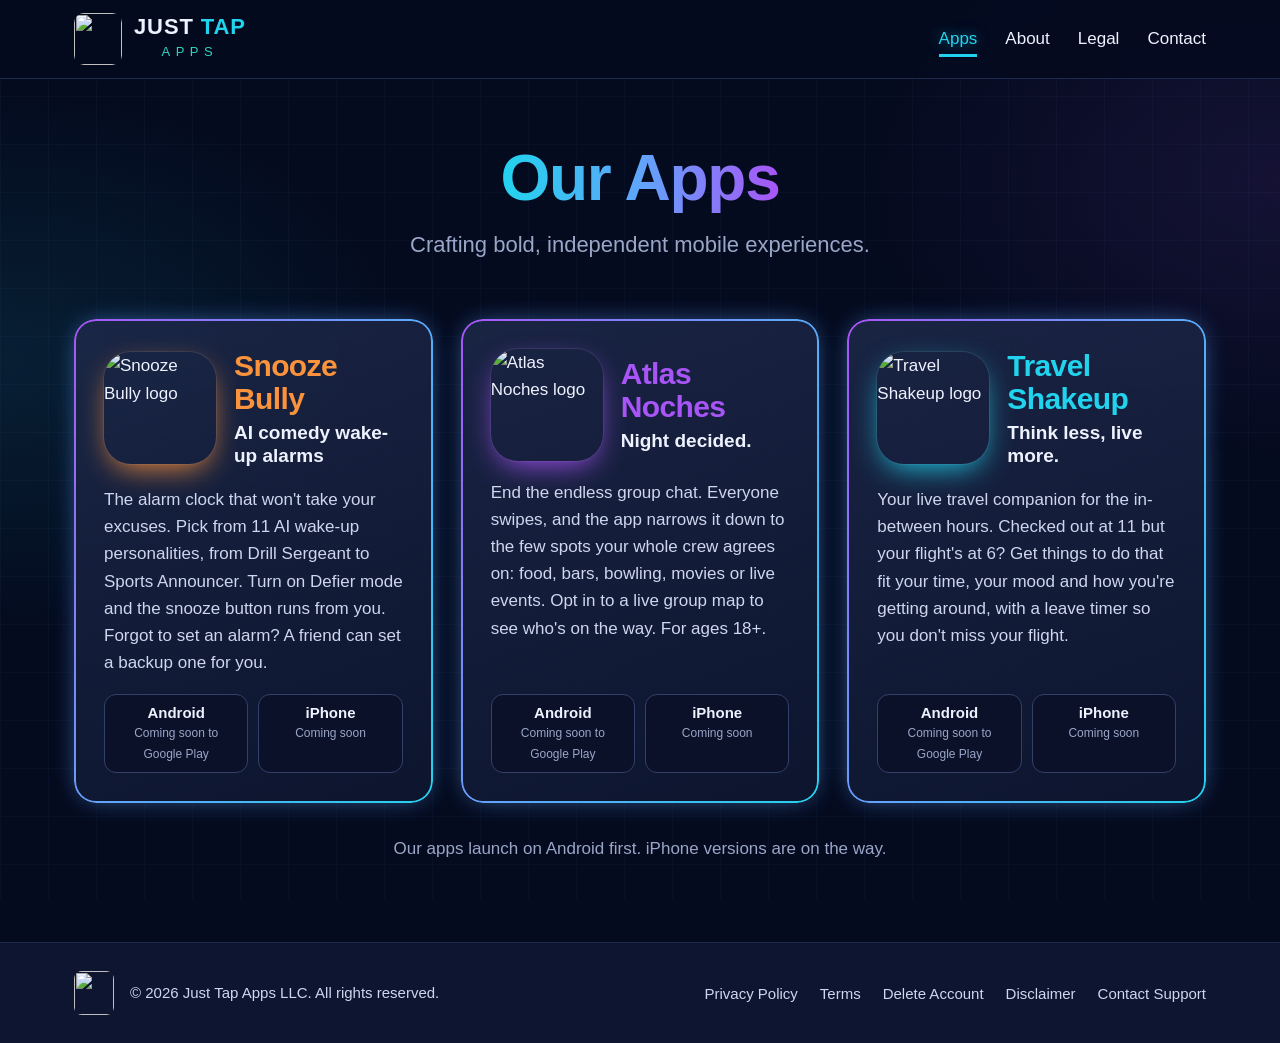
==== apps.html @ 177489d1 "Add files via upload" ====
<!DOCTYPE html>
<html lang="en">
<head>
<meta charset="utf-8">
<meta name="viewport" content="width=device-width, initial-scale=1">
<meta http-equiv="Content-Security-Policy" content="default-src 'none'; style-src 'self'; img-src 'self'; base-uri 'none'; form-action 'none'">
<meta name="referrer" content="strict-origin-when-cross-origin">
<title>Our Apps — Just Tap Apps</title>
<meta name="description" content="Snooze Bully, Atlas Noches and Travel Shakeup by Just Tap Apps.">
<link rel="icon" href="logo-icon.png">
<link rel="stylesheet" href="style.css">
</head>
<body id="top">
<header><div class="wrap">
  <a class="brand" href="index.html"><img src="logo-icon.png" alt="" width="48" height="52"><span><b>JUST <span>TAP</span></b><small>APPS</small></span></a>
  <nav aria-label="Main"><ul><li><a href="apps.html" aria-current="page">Apps</a></li><li><a href="about.html">About</a></li><li><a href="privacy.html">Legal</a></li><li><a href="contact.html">Contact</a></li></ul></nav>
</div></header>

<main>

<section class="wrap">
  <h1 class="page-title"><span class="grad-text">Our Apps</span></h1>
  <p class="page-sub">Crafting bold, independent mobile experiences.</p>
  <div class="apps-grid">
    <article class="glow app snooze">
      <div class="app-top"><img class="app-icon" src="snooze-bully.png" alt="Snooze Bully logo" width="512" height="512">
        <div><h2>Snooze Bully</h2><div class="tag">AI comedy wake-up alarms</div></div></div>
      <p>The alarm clock that won't take your excuses. Pick from 11 AI wake-up personalities, from Drill Sergeant to Sports Announcer. Turn on Defier mode and the snooze button runs from you. Forgot to set an alarm? A friend can set a backup one for you.</p>
      <div class="stores"><span class="store"><b>Android</b><small>Coming soon to Google Play</small></span><span class="store"><b>iPhone</b><small>Coming soon</small></span></div>
    </article>
    <article class="glow app noches">
      <div class="app-top"><img class="app-icon" src="atlas-noches.png" alt="Atlas Noches logo" width="512" height="512">
        <div><h2>Atlas Noches</h2><div class="tag">Night decided.</div></div></div>
      <p>End the endless group chat. Everyone swipes, and the app narrows it down to the few spots your whole crew agrees on: food, bars, bowling, movies or live events. Opt in to a live group map to see who's on the way. For ages 18+.</p>
      <div class="stores"><span class="store"><b>Android</b><small>Coming soon to Google Play</small></span><span class="store"><b>iPhone</b><small>Coming soon</small></span></div>
    </article>
    <article class="glow app travel">
      <div class="app-top"><img class="app-icon" src="travel-shakeup.png" alt="Travel Shakeup logo" width="512" height="512">
        <div><h2>Travel Shakeup</h2><div class="tag">Think less, live more.</div></div></div>
      <p>Your live travel companion for the in-between hours. Checked out at 11 but your flight's at 6? Get things to do that fit your time, your mood and how you're getting around, with a leave timer so you don't miss your flight.</p>
      <div class="stores"><span class="store"><b>Android</b><small>Coming soon to Google Play</small></span><span class="store"><b>iPhone</b><small>Coming soon</small></span></div>
    </article>
  </div>
  <p class="note">Our apps launch on Android first. iPhone versions are on the way.</p>
</section>
</main>
<footer><div class="wrap">
  <div class="left"><img src="logo-icon.png" alt="" width="40" height="44"><span>© 2026 Just Tap Apps LLC. All rights reserved.</span></div>
  <ul>
    <li><a href="privacy.html">Privacy Policy</a></li>
    <li><a href="terms.html">Terms</a></li>
    <li><a href="delete-account.html">Delete Account</a></li>
    <li><a href="disclaimer.html">Disclaimer</a></li>
    <li><a href="contact.html">Contact Support</a></li>
  </ul>
</div></footer>
</body>
</html>
---- style.css ----
:root{
  --bg:#050b1f; --bg2:#0a1430; --panel:#121a33; --line:#1d2a4d;
  --text:#eef2ff; --muted:#9aa6c7;
  --cyan:#22d3ee; --teal:#2dd4bf; --purple:#a855f7; --blue:#60a5fa;
  --grad:linear-gradient(90deg,var(--cyan),var(--blue) 50%,var(--purple));
}
*{box-sizing:border-box;margin:0;padding:0}
html{scroll-behavior:smooth}
body{background:var(--bg);color:var(--text);font:17px/1.6 -apple-system,BlinkMacSystemFont,"Segoe UI",Roboto,Helvetica,Arial,sans-serif;-webkit-font-smoothing:antialiased;min-height:100vh;display:flex;flex-direction:column}
body::before{content:"";position:fixed;inset:0;z-index:-1;pointer-events:none;
  background:
   radial-gradient(600px 400px at 0% 40%,rgba(34,211,238,.10),transparent 70%),
   radial-gradient(600px 400px at 100% 20%,rgba(168,85,247,.10),transparent 70%),
   linear-gradient(rgba(96,165,250,.04) 1px,transparent 1px) 0 0/48px 48px,
   linear-gradient(90deg,rgba(96,165,250,.04) 1px,transparent 1px) 0 0/48px 48px}
main{flex:1}
a{color:var(--cyan)}
.wrap{max-width:1180px;margin:0 auto;padding:0 24px}
.narrow{max-width:820px}

/* header */
header{position:sticky;top:0;z-index:20;background:rgba(5,11,31,.88);backdrop-filter:blur(10px);border-bottom:1px solid var(--line)}
header .wrap{display:flex;align-items:center;justify-content:space-between;height:78px;gap:16px}
.brand{display:flex;align-items:center;gap:12px;text-decoration:none;color:var(--text)}
.brand img{width:48px;height:52px;object-fit:cover;border-radius:10px}
.brand b{display:block;font-size:22px;letter-spacing:.04em;line-height:1;font-weight:900}
.brand b span{color:var(--cyan)}
.brand small{display:block;font-size:13px;letter-spacing:.42em;color:var(--teal);margin-top:4px;text-align:center}
nav ul{display:flex;gap:28px;list-style:none}
nav a{color:var(--text);text-decoration:none;font-size:17px;padding:6px 0;border-bottom:3px solid transparent}
nav a:hover{color:var(--cyan)}
nav a[aria-current="page"]{color:var(--cyan);border-color:var(--cyan);text-shadow:0 0 14px rgba(34,211,238,.6)}

/* glow card */
.glow{position:relative;border-radius:22px;background:linear-gradient(160deg,rgba(30,41,74,.85),rgba(14,22,48,.9));padding:30px}
.glow::before{content:"";position:absolute;inset:0;border-radius:22px;padding:2px;background:linear-gradient(120deg,var(--purple),var(--blue),var(--cyan));
  -webkit-mask:linear-gradient(#000 0 0) content-box,linear-gradient(#000 0 0);-webkit-mask-composite:xor;mask-composite:exclude;pointer-events:none}
.glow{box-shadow:0 0 28px -8px rgba(34,211,238,.45),0 0 28px -10px rgba(168,85,247,.45)}

.grad-text{background:var(--grad);-webkit-background-clip:text;background-clip:text;color:transparent}
h1,h2,h3{letter-spacing:-.02em;line-height:1.1}
.page-title{font-size:clamp(38px,6vw,64px);font-weight:900;text-align:center;margin-top:64px}
.page-sub{text-align:center;color:var(--muted);font-size:clamp(17px,2.2vw,22px);margin:14px auto 0;max-width:640px}

/* buttons */
.btn{display:inline-flex;align-items:center;justify-content:center;gap:10px;padding:16px 34px;border-radius:999px;background:linear-gradient(90deg,var(--cyan),var(--purple));color:#06102a;font-weight:800;font-size:18px;text-decoration:none;box-shadow:0 0 30px -6px rgba(34,211,238,.7);transition:transform .12s}
.btn:hover{transform:translateY(-1px)}
.btn:active{transform:scale(.97)}

/* home hero */
.hero{display:grid;grid-template-columns:1.05fr 1fr;align-items:center;gap:40px;padding:72px 0 88px}
.hero h1{font-size:clamp(42px,6.4vw,80px);font-weight:900}
.hero p{color:#d6dcf2;font-size:clamp(18px,2.2vw,24px);margin:24px 0 36px}
.hero img{width:100%;height:auto;border-radius:28px;-webkit-mask-image:radial-gradient(ellipse 72% 72% at 50% 50%,#000 60%,transparent 100%);mask-image:radial-gradient(ellipse 72% 72% at 50% 50%,#000 60%,transparent 100%)}

/* apps */
.apps-grid{display:grid;grid-template-columns:repeat(auto-fit,minmax(320px,1fr));gap:28px;margin:56px 0 88px}
.app{display:flex;flex-direction:column;gap:18px}
.app-top{display:flex;gap:18px;align-items:center}
.phone{flex:0 0 108px;height:196px;border-radius:22px;border:3px solid #2b3658;background:radial-gradient(circle at 50% 35%,var(--c),#0b1430 70%);display:grid;place-items:center;font-size:46px;box-shadow:inset 0 0 0 4px #0b1430,0 10px 30px -10px var(--c)}
.app h2{font-size:30px;font-weight:900;color:var(--c)}
.app .tag{font-weight:800;font-size:19px;line-height:1.25;margin-top:6px}
.app p{color:#cfd6ee}
.stores{display:flex;gap:10px;flex-wrap:wrap;margin-top:auto}
.store{flex:1;min-width:140px;border:1px solid #33416a;background:#0a1128;border-radius:12px;padding:9px 12px;text-align:center;line-height:1.2;color:var(--muted);text-decoration:none}
.store b{display:block;color:var(--text);font-size:15px}
.store small{font-size:12px}
a.store:hover{border-color:var(--c)}
.snooze{--c:#fb923c} .noches{--c:var(--purple)} .travel{--c:var(--cyan)}
.note{text-align:center;color:var(--muted);margin-top:-56px;margin-bottom:80px}

/* about */
.quote{font-size:clamp(20px,2.6vw,30px);line-height:1.35;margin:48px auto 0;max-width:980px}
.pillars{display:grid;grid-template-columns:repeat(auto-fit,minmax(240px,1fr));gap:24px;max-width:980px;margin:32px auto 96px}
.pillar{padding:28px}
.pillar .ico{font-size:34px}
.pillar h3{font-size:24px;margin:14px 0 8px}
.pillar p{color:#cfd6ee;font-size:16px}

/* contact */
.contact{display:grid;grid-template-columns:repeat(auto-fit,minmax(300px,1fr));gap:28px;margin:48px 0 96px}
.contact h2{color:var(--teal);font-size:24px}
.contact .big{font-size:clamp(20px,2.6vw,28px);font-weight:800;margin:10px 0;word-break:break-word}
.contact .big a{color:var(--text);text-decoration:none}
.contact p{color:#cfd6ee}
.contact .btn{margin-top:18px}

/* legal */
.subnav{background:#0d1530;border-bottom:1px solid var(--line)}
.subnav ul{display:flex;justify-content:center;gap:32px;list-style:none;flex-wrap:wrap;padding:14px 0}
.subnav a{color:var(--muted);text-decoration:none;font-weight:700}
.subnav a[aria-current="page"]{color:var(--cyan)}
.legal{padding:56px 0 96px}
.legal h1{font-size:clamp(36px,5vw,56px);color:var(--cyan);font-weight:900}
.legal .updated{color:var(--muted);margin:8px 0 22px}
.legal h2{color:var(--cyan);font-size:26px;margin:40px 0 12px}
.legal h3{font-size:19px;margin:22px 0 6px}
.legal p,.legal li{color:#dbe1f5;margin-bottom:10px}
.legal ul,.legal ol{padding-left:22px}
.legal .glow{margin:28px 0}
.legal .glow h2{margin-top:0}
.legal table{width:100%;border-collapse:collapse;margin:10px 0 18px;font-size:15px}
.legal th,.legal td{border:1px solid var(--line);padding:10px;text-align:left;vertical-align:top}
.legal th{background:#0d1530;color:var(--cyan)}

/* footer */
footer{background:#0d1530;border-top:1px solid var(--line);padding:28px 0}
footer .wrap{display:flex;align-items:center;justify-content:space-between;gap:18px;flex-wrap:wrap}
footer .left{display:flex;align-items:center;gap:16px;color:#cfd6ee;font-size:15px}
footer .left img{width:40px;height:44px;object-fit:cover;border-radius:8px}
footer ul{display:flex;gap:22px;list-style:none;flex-wrap:wrap}
footer a{color:#cfd6ee;text-decoration:none;font-size:15px}
footer a:hover{color:var(--cyan)}

@media (max-width:820px){
  header .wrap{height:auto;padding-top:12px;padding-bottom:12px;flex-direction:column}
  nav ul{gap:20px}
  .hero{grid-template-columns:1fr;padding:40px 0 64px;text-align:center}
  .hero img{max-width:480px;margin:0 auto}
  .page-title{margin-top:40px}
}
@media (prefers-reduced-motion:reduce){*{transition:none!important;scroll-behavior:auto!important}}
.contact .addr{font-size:20px;font-weight:600}
.contact .mt{margin-top:22px}
.app-icon{flex:0 0 112px;width:112px;height:112px;border-radius:24%;object-fit:cover;box-shadow:0 10px 30px -8px var(--c),0 0 0 1px rgba(255,255,255,.08)}
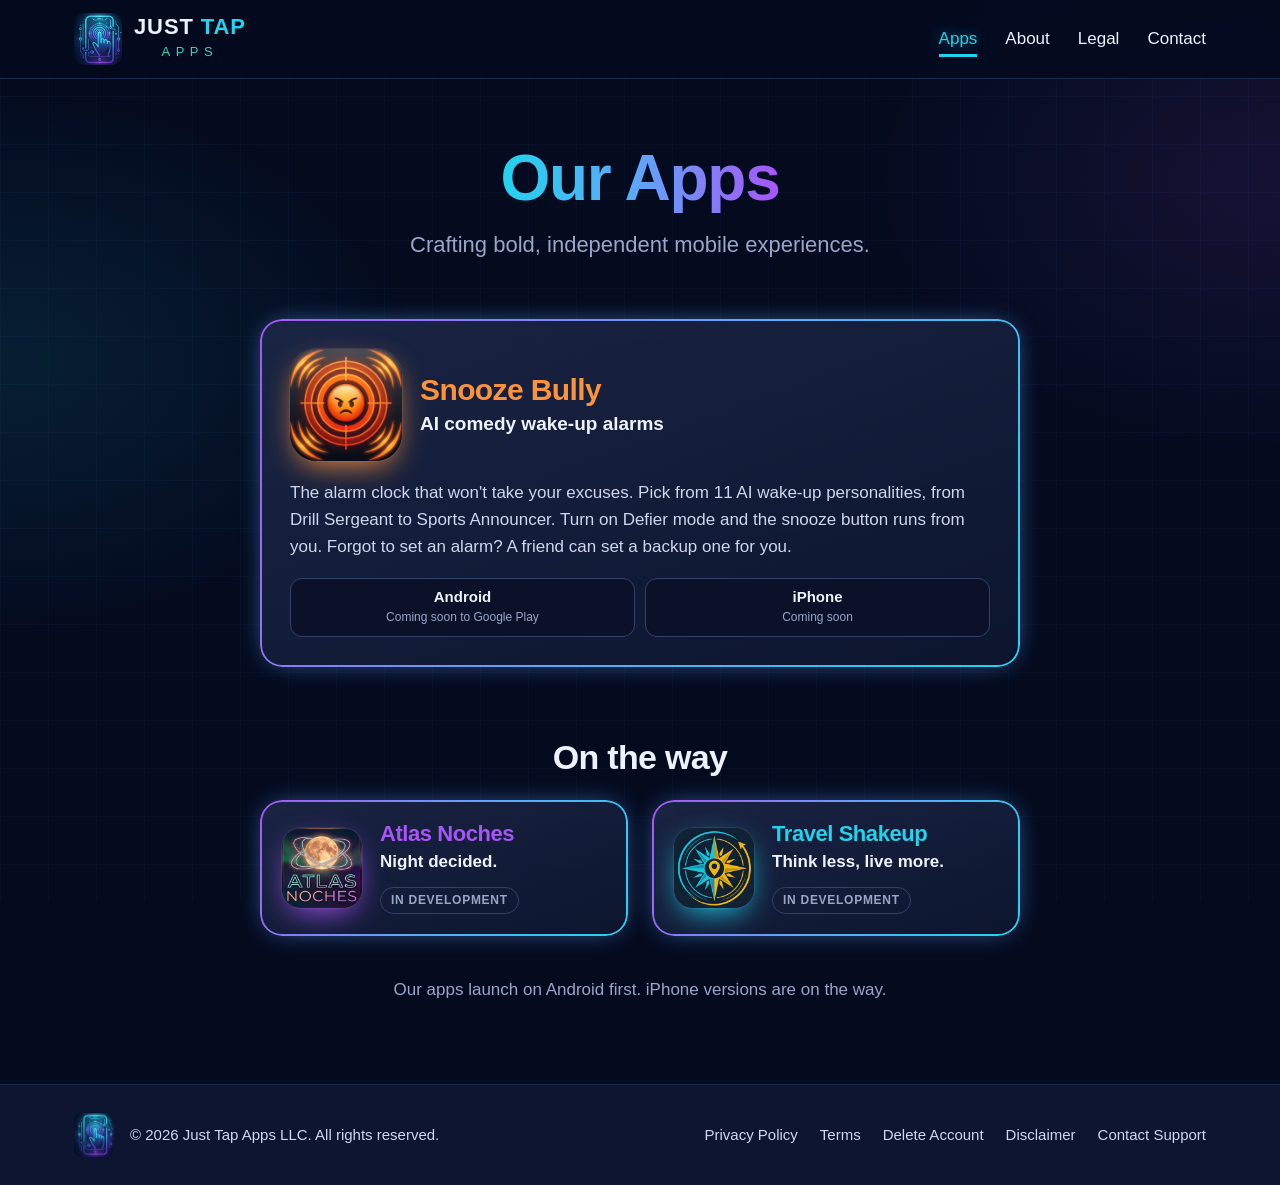
==== commit ee8664f0: "Feature Snooze Bully; keep upcoming apps to name and tagline Co-Authored-By: Claude Opus 5.5 <norepl" ====
--- a/apps.html
+++ b/apps.html
@@ -6,7 +6,7 @@
 <meta http-equiv="Content-Security-Policy" content="default-src 'none'; style-src 'self'; img-src 'self'; base-uri 'none'; form-action 'none'">
 <meta name="referrer" content="strict-origin-when-cross-origin">
 <title>Our Apps — Just Tap Apps</title>
-<meta name="description" content="Snooze Bully, Atlas Noches and Travel Shakeup by Just Tap Apps.">
+<meta name="description" content="Snooze Bully and more apps on the way from Just Tap Apps.">
 <link rel="icon" href="logo-icon.png">
 <link rel="stylesheet" href="style.css">
 </head>
@@ -21,24 +21,24 @@
 <section class="wrap">
   <h1 class="page-title"><span class="grad-text">Our Apps</span></h1>
   <p class="page-sub">Crafting bold, independent mobile experiences.</p>
-  <div class="apps-grid">
+  <div class="featured">
     <article class="glow app snooze">
       <div class="app-top"><img class="app-icon" src="snooze-bully.png" alt="Snooze Bully logo" width="512" height="512">
         <div><h2>Snooze Bully</h2><div class="tag">AI comedy wake-up alarms</div></div></div>
       <p>The alarm clock that won't take your excuses. Pick from 11 AI wake-up personalities, from Drill Sergeant to Sports Announcer. Turn on Defier mode and the snooze button runs from you. Forgot to set an alarm? A friend can set a backup one for you.</p>
       <div class="stores"><span class="store"><b>Android</b><small>Coming soon to Google Play</small></span><span class="store"><b>iPhone</b><small>Coming soon</small></span></div>
     </article>
-    <article class="glow app noches">
-      <div class="app-top"><img class="app-icon" src="atlas-noches.png" alt="Atlas Noches logo" width="512" height="512">
-        <div><h2>Atlas Noches</h2><div class="tag">Night decided.</div></div></div>
-      <p>End the endless group chat. Everyone swipes, and the app narrows it down to the few spots your whole crew agrees on: food, bars, bowling, movies or live events. Opt in to a live group map to see who's on the way. For ages 18+.</p>
-      <div class="stores"><span class="store"><b>Android</b><small>Coming soon to Google Play</small></span><span class="store"><b>iPhone</b><small>Coming soon</small></span></div>
+  </div>
+
+  <h2 class="soon-title">On the way</h2>
+  <div class="soon-grid">
+    <article class="glow soon noches">
+      <img class="app-icon" src="atlas-noches.png" alt="Atlas Noches logo" width="512" height="512">
+      <div><h3>Atlas Noches</h3><p class="tag">Night decided.</p><span class="pill">In development</span></div>
     </article>
-    <article class="glow app travel">
-      <div class="app-top"><img class="app-icon" src="travel-shakeup.png" alt="Travel Shakeup logo" width="512" height="512">
-        <div><h2>Travel Shakeup</h2><div class="tag">Think less, live more.</div></div></div>
-      <p>Your live travel companion for the in-between hours. Checked out at 11 but your flight's at 6? Get things to do that fit your time, your mood and how you're getting around, with a leave timer so you don't miss your flight.</p>
-      <div class="stores"><span class="store"><b>Android</b><small>Coming soon to Google Play</small></span><span class="store"><b>iPhone</b><small>Coming soon</small></span></div>
+    <article class="glow soon travel">
+      <img class="app-icon" src="travel-shakeup.png" alt="Travel Shakeup logo" width="512" height="512">
+      <div><h3>Travel Shakeup</h3><p class="tag">Think less, live more.</p><span class="pill">In development</span></div>
     </article>
   </div>
   <p class="note">Our apps launch on Android first. iPhone versions are on the way.</p>
--- a/style.css
+++ b/style.css
@@ -67,7 +67,15 @@
 .store small{font-size:12px}
 a.store:hover{border-color:var(--c)}
 .snooze{--c:#fb923c} .noches{--c:var(--purple)} .travel{--c:var(--cyan)}
-.note{text-align:center;color:var(--muted);margin-top:-56px;margin-bottom:80px}
+.note{text-align:center;color:var(--muted);margin-bottom:80px}
+.featured{max-width:760px;margin:56px auto 0}
+.soon-title{text-align:center;font-size:clamp(26px,3.4vw,34px);font-weight:900;margin:72px 0 24px}
+.soon-grid{display:grid;grid-template-columns:repeat(auto-fit,minmax(280px,1fr));gap:24px;max-width:760px;margin:0 auto 40px}
+.soon{display:flex;align-items:center;gap:18px;padding:22px}
+.soon .app-icon{flex-basis:80px;width:80px;height:80px}
+.soon h3{font-size:22px;font-weight:900;color:var(--c)}
+.soon .tag{color:var(--text);font-weight:700;margin:2px 0 10px}
+.pill{display:inline-block;font-size:12px;font-weight:700;letter-spacing:.06em;text-transform:uppercase;color:var(--muted);border:1px solid #33416a;border-radius:999px;padding:3px 10px}
 
 /* about */
 .quote{font-size:clamp(20px,2.6vw,30px);line-height:1.35;margin:48px auto 0;max-width:980px}
